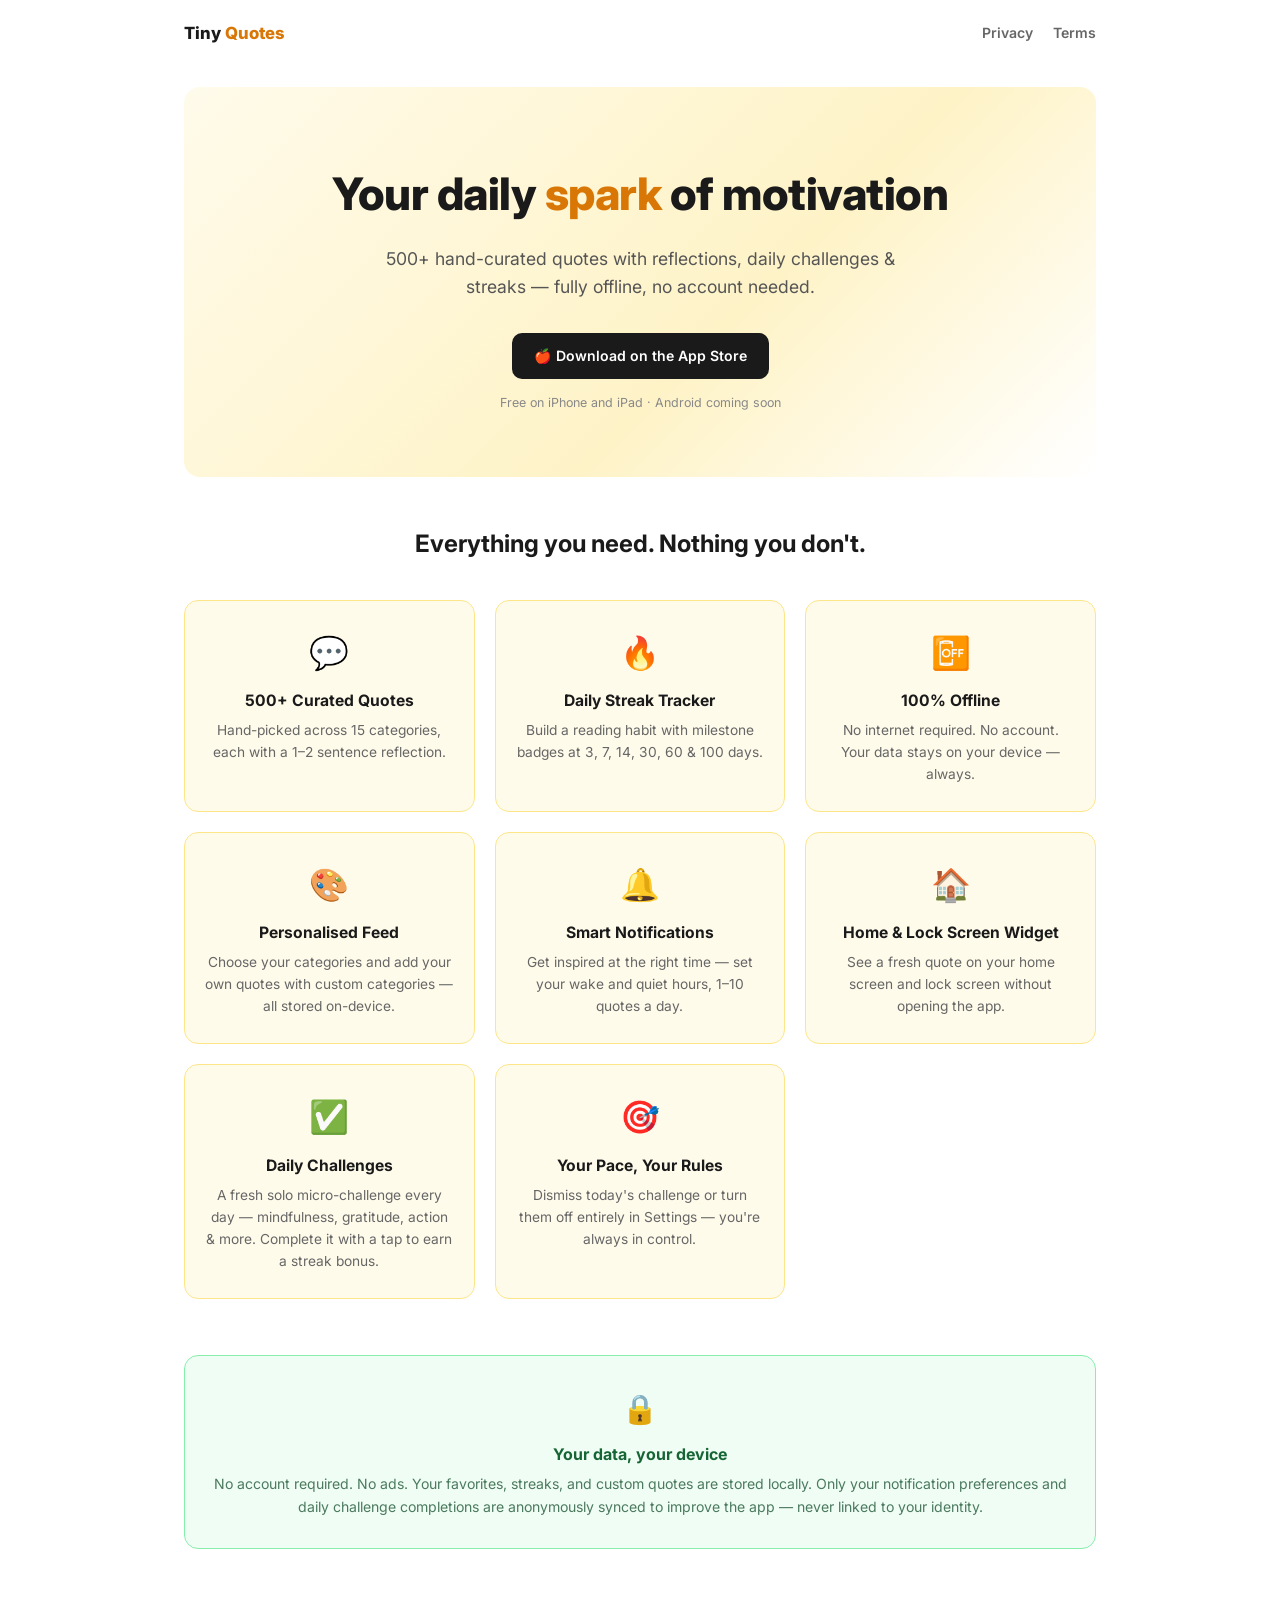
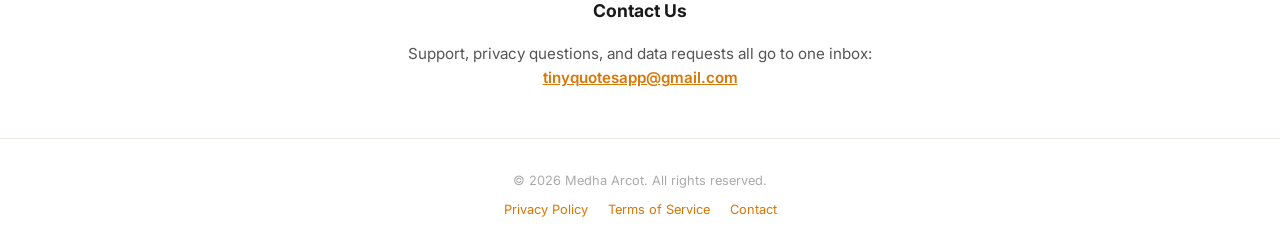
==== index.html @ aaa8e0b6 "Add visible Privacy/Terms nav links" ====
<!DOCTYPE html>
<html lang="en">
<head>
  <meta charset="UTF-8" />
  <meta name="viewport" content="width=device-width, initial-scale=1.0" />
  <title>Tiny Quotes — Your Daily Spark of Motivation</title>
  <meta name="description" content="500+ hand-curated motivational quotes with reflections, daily challenges &amp; streaks. Offline forever. Free, no account needed." />
  <link rel="icon" href="/favicon.png" />
  <link rel="apple-touch-icon" href="/apple-touch-icon.png" />
  <link rel="canonical" href="https://www.tinyquotesapp.com/" />
  <meta property="og:type" content="website" />
  <meta property="og:title" content="Tiny Quotes — Your Daily Spark of Motivation" />
  <meta property="og:description" content="500+ hand-curated motivational quotes with reflections, daily challenges &amp; streaks. Offline forever. Free, no account needed." />
  <meta property="og:url" content="https://www.tinyquotesapp.com/" />
  <meta property="og:image" content="https://www.tinyquotesapp.com/og-image.png" />
  <meta name="twitter:card" content="summary" />
  <!-- Google Fonts -->
  <link href="https://fonts.googleapis.com/css2?family=Inter:wght@400;600;700;800&display=swap" rel="stylesheet" />
  <style>
    *, *::before, *::after { box-sizing: border-box; margin: 0; padding: 0; }
    body {
      font-family: 'Inter', -apple-system, BlinkMacSystemFont, 'Segoe UI', sans-serif;
      background: #ffffff;
      color: #2c2c2c;
      line-height: 1.6;
    }

    /* ── Page wrapper ── */
    .page { max-width: 960px; margin: 0 auto; padding: 0 24px; }

    /* ── Top nav ── */
    .topnav {
      max-width: 960px;
      margin: 0 auto;
      padding: 20px 24px 0;
      display: flex;
      justify-content: space-between;
      align-items: center;
    }
    .topnav .brand {
      font-weight: 800;
      font-size: 1.05rem;
      color: #1a1a1a;
      text-decoration: none;
    }
    .topnav .brand span { color: #d97706; }
    .topnav .links { display: flex; gap: 20px; }
    .topnav .links a {
      color: #666;
      text-decoration: none;
      font-size: 0.88rem;
      font-weight: 600;
    }
    .topnav .links a:hover { color: #d97706; }

    /* ── Hero ── */
    .hero {
      background: linear-gradient(135deg, #fffbeb 0%, #fef3c7 60%, #fff 100%);
      text-align: center;
      padding: 72px 24px 64px;
      border-radius: 16px;
      margin: 40px 0 48px;
    }
    .hero h1 {
      font-size: clamp(2rem, 5vw, 2.8rem);
      font-weight: 800;
      color: #1a1a1a;
      margin-bottom: 14px;
      letter-spacing: -0.5px;
    }
    .hero h1 span { color: #d97706; }
    .hero .subtitle {
      font-size: 1.1rem;
      color: #555;
      max-width: 520px;
      margin: 0 auto 32px;
    }
    .badge-row {
      display: flex;
      justify-content: center;
      gap: 12px;
      flex-wrap: wrap;
      margin-bottom: 14px;
    }
    .store-btn {
      display: inline-flex;
      align-items: center;
      gap: 8px;
      background: #1a1a1a;
      color: #fff;
      text-decoration: none;
      border-radius: 10px;
      padding: 12px 22px;
      font-size: 0.88rem;
      font-weight: 600;
      transition: opacity 0.2s;
    }
    .store-btn:hover { opacity: 0.8; }
    .hero-note { font-size: 0.78rem; color: #888; }

    /* ── Section titles ── */
    .section-title {
      text-align: center;
      font-size: 1.5rem;
      font-weight: 700;
      color: #1a1a1a;
      margin-bottom: 36px;
    }

    /* ── Features ── */
    .feature-grid {
      display: grid;
      grid-template-columns: repeat(auto-fit, minmax(220px, 1fr));
      gap: 20px;
      margin-bottom: 56px;
    }
    .feature-card {
      background: #fffbeb;
      border: 1px solid #fde68a;
      border-radius: 14px;
      padding: 26px 20px;
      text-align: center;
    }
    .feature-card .icon { font-size: 2rem; margin-bottom: 10px; }
    .feature-card h3 { font-size: 0.98rem; font-weight: 700; color: #1a1a1a; margin-bottom: 6px; }
    .feature-card p { font-size: 0.86rem; color: #666; }

    /* ── Privacy strip ── */
    .privacy-strip {
      background: #f0fdf4;
      border: 1px solid #86efac;
      border-radius: 14px;
      padding: 30px 28px;
      text-align: center;
      margin-bottom: 48px;
    }
    .privacy-strip .icon { font-size: 1.8rem; margin-bottom: 10px; }
    .privacy-strip h3 { font-size: 1rem; font-weight: 700; color: #166534; margin-bottom: 6px; }
    .privacy-strip p { font-size: 0.88rem; color: #4b7a5e; }

    /* ── Footer ── */
    footer {
      text-align: center;
      font-size: 0.8rem;
      color: #aaa;
      padding: 32px 24px;
      border-top: 1px solid #ece8e1;
      margin-top: 16px;
    }
    footer a { color: #d97706; text-decoration: none; margin: 0 8px; }
    footer a:hover { text-decoration: underline; }
  </style>
</head>
<body>

<nav class="topnav">
  <a class="brand" href="/">Tiny <span>Quotes</span></a>
  <div class="links">
    <a href="/privacy">Privacy</a>
    <a href="/terms">Terms</a>
  </div>
</nav>

<div class="page">

<!-- HERO -->
<section class="hero">
  <h1>Your daily <span>spark</span> of motivation</h1>
  <p class="subtitle">500+ hand-curated quotes with reflections, daily challenges &amp; streaks — fully offline, no account needed.</p>
  <div class="badge-row">
    <a class="store-btn" href="https://apps.apple.com/us/app/tiny-quotes/id6782408726">🍎 Download on the App Store</a>
  </div>
  <p class="hero-note">Free on iPhone and iPad · Android coming soon</p>
</section>

<!-- FEATURES -->
<p class="section-title">Everything you need. Nothing you don't.</p>
<div class="feature-grid">
  <div class="feature-card">
    <div class="icon">💬</div>
    <h3>500+ Curated Quotes</h3>
    <p>Hand-picked across 15 categories, each with a 1–2 sentence reflection.</p>
  </div>
  <div class="feature-card">
    <div class="icon">🔥</div>
    <h3>Daily Streak Tracker</h3>
    <p>Build a reading habit with milestone badges at 3, 7, 14, 30, 60 &amp; 100 days.</p>
  </div>
  <div class="feature-card">
    <div class="icon">📴</div>
    <h3>100% Offline</h3>
    <p>No internet required. No account. Your data stays on your device — always.</p>
  </div>
  <div class="feature-card">
    <div class="icon">🎨</div>
    <h3>Personalised Feed</h3>
    <p>Choose your categories and add your own quotes with custom categories — all stored on-device.</p>
  </div>
  <div class="feature-card">
    <div class="icon">🔔</div>
    <h3>Smart Notifications</h3>
    <p>Get inspired at the right time — set your wake and quiet hours, 1–10 quotes a day.</p>
  </div>
  <div class="feature-card">
    <div class="icon">🏠</div>
    <h3>Home &amp; Lock Screen Widget</h3>
    <p>See a fresh quote on your home screen and lock screen without opening the app.</p>
  </div>
  <div class="feature-card">
    <div class="icon">✅</div>
    <h3>Daily Challenges</h3>
    <p>A fresh solo micro-challenge every day — mindfulness, gratitude, action &amp; more. Complete it with a tap to earn a streak bonus.</p>
  </div>
  <div class="feature-card">
    <div class="icon">🎯</div>
    <h3>Your Pace, Your Rules</h3>
    <p>Dismiss today's challenge or turn them off entirely in Settings — you're always in control.</p>
  </div>
</div>

<!-- PRIVACY ASSURANCE -->
<div class="privacy-strip">
  <div class="icon">🔒</div>
  <h3>Your data, your device</h3>
  <p>No account required. No ads. Your favorites, streaks, and custom quotes are stored locally. Only your notification preferences and daily challenge completions are anonymously synced to improve the app — never linked to your identity.</p>
</div>

</div><!-- /.page -->

<div class="page" style="margin-bottom:48px;">
  <p class="section-title" style="font-size:1.1rem;margin-bottom:16px;">Contact Us</p>
  <p style="text-align:center;font-size:0.95rem;color:#555;">Support, privacy questions, and data requests all go to one inbox:<br />
  <a href="mailto:tinyquotesapp@gmail.com" style="color:#d97706;font-weight:600;">tinyquotesapp@gmail.com</a></p>
</div>

<footer>
  <p>© 2026 Medha Arcot. All rights reserved.</p>
  <p style="margin-top:8px;">
    <a href="/privacy">Privacy Policy</a>
    <a href="/terms">Terms of Service</a>
    <a href="mailto:tinyquotesapp@gmail.com">Contact</a>
  </p>
</footer>

</body>
</html>
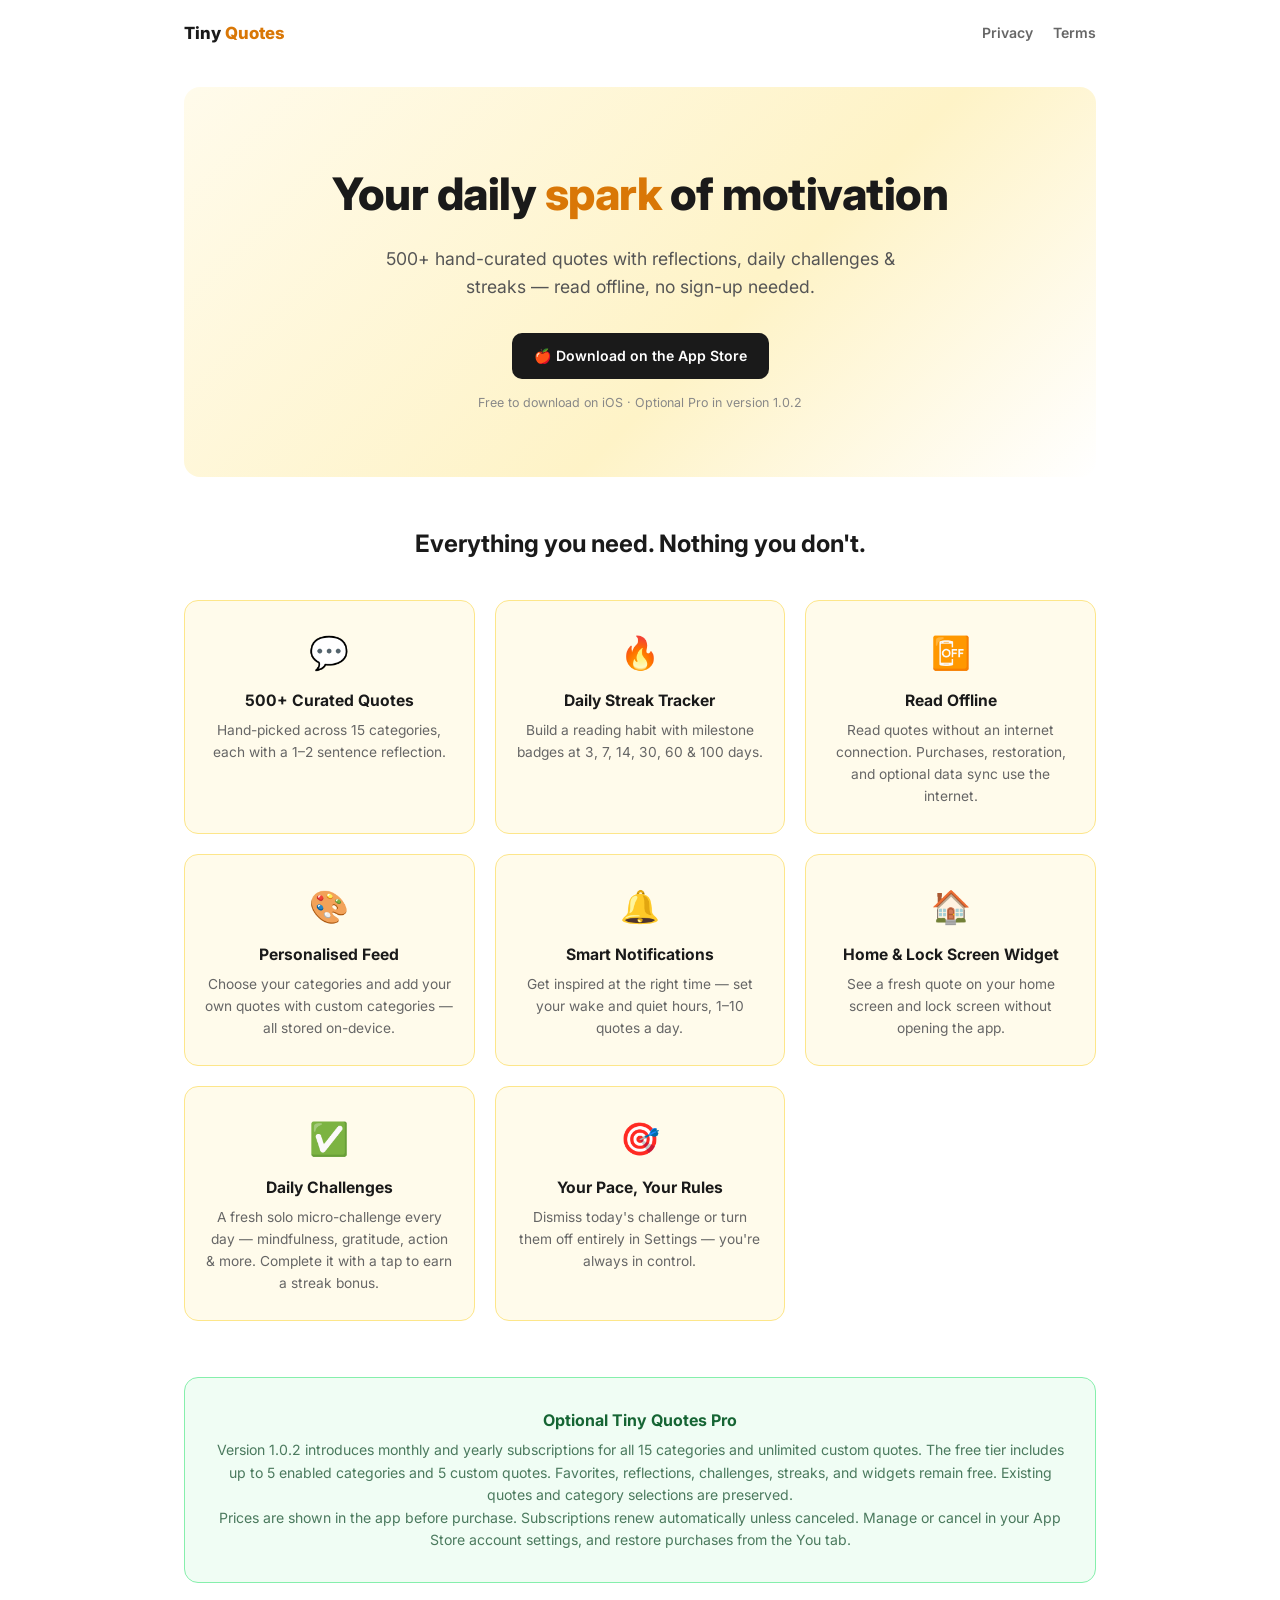
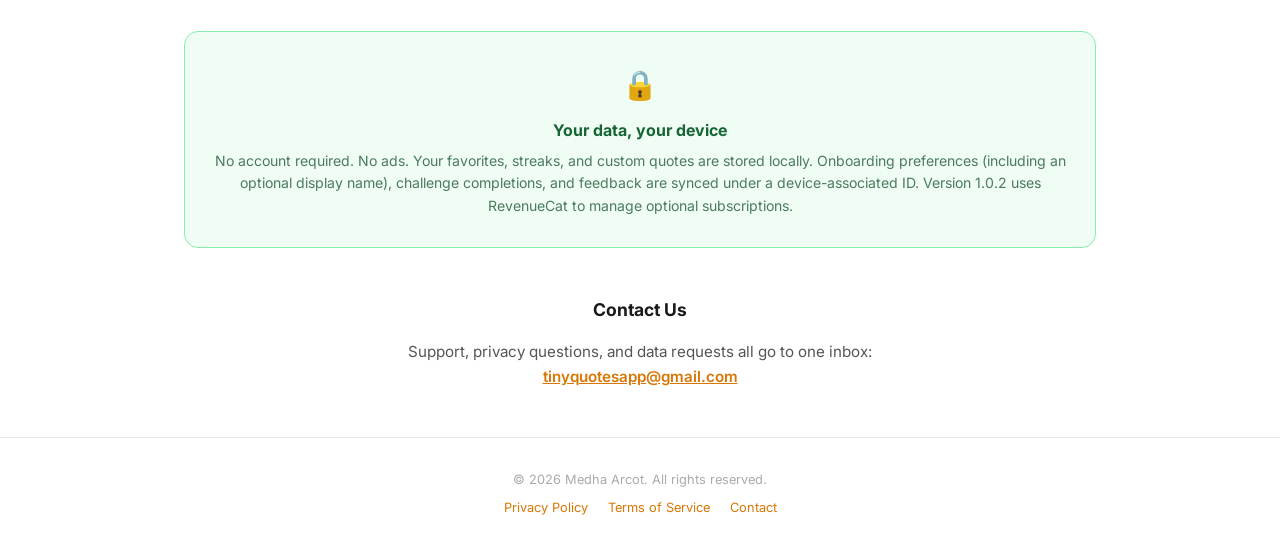
==== commit 1cc32f14: "Clarify Pro subscriptions and data handling for version 1.0.2" ====
--- a/index.html
+++ b/index.html
@@ -4,15 +4,15 @@
   <meta charset="UTF-8" />
   <meta name="viewport" content="width=device-width, initial-scale=1.0" />
   <title>Tiny Quotes — Your Daily Spark of Motivation</title>
-  <meta name="description" content="500+ hand-curated motivational quotes with reflections, daily challenges &amp; streaks. Offline forever. Free, no account needed." />
+  <meta name="description" content="500+ hand-curated motivational quotes with reflections, daily challenges &amp; streaks. Read offline. Free to download, with optional Pro in version 1.0.2. No sign-up needed." />
   <link rel="icon" href="/favicon.png" />
   <link rel="apple-touch-icon" href="/apple-touch-icon.png" />
-  <link rel="canonical" href="https://www.tinyquotesapp.com/" />
+  <link rel="canonical" href="https://tinyquotesapp.github.io/" />
   <meta property="og:type" content="website" />
   <meta property="og:title" content="Tiny Quotes — Your Daily Spark of Motivation" />
-  <meta property="og:description" content="500+ hand-curated motivational quotes with reflections, daily challenges &amp; streaks. Offline forever. Free, no account needed." />
-  <meta property="og:url" content="https://www.tinyquotesapp.com/" />
-  <meta property="og:image" content="https://www.tinyquotesapp.com/og-image.png" />
+  <meta property="og:description" content="500+ hand-curated motivational quotes with reflections, daily challenges &amp; streaks. Read offline. Free to download, with optional Pro in version 1.0.2. No sign-up needed." />
+  <meta property="og:url" content="https://tinyquotesapp.github.io/" />
+  <meta property="og:image" content="https://tinyquotesapp.github.io/og-image.png" />
   <meta name="twitter:card" content="summary" />
   <!-- Google Fonts -->
   <link href="https://fonts.googleapis.com/css2?family=Inter:wght@400;600;700;800&display=swap" rel="stylesheet" />
@@ -166,11 +166,11 @@
 <!-- HERO -->
 <section class="hero">
   <h1>Your daily <span>spark</span> of motivation</h1>
-  <p class="subtitle">500+ hand-curated quotes with reflections, daily challenges &amp; streaks — fully offline, no account needed.</p>
+  <p class="subtitle">500+ hand-curated quotes with reflections, daily challenges &amp; streaks — read offline, no sign-up needed.</p>
   <div class="badge-row">
     <a class="store-btn" href="https://apps.apple.com/us/app/tiny-quotes/id6782408726">🍎 Download on the App Store</a>
   </div>
-  <p class="hero-note">Free on iPhone and iPad · Android coming soon</p>
+  <p class="hero-note">Free to download on iOS · Optional Pro in version 1.0.2</p>
 </section>
 
 <!-- FEATURES -->
@@ -188,8 +188,8 @@
   </div>
   <div class="feature-card">
     <div class="icon">📴</div>
-    <h3>100% Offline</h3>
-    <p>No internet required. No account. Your data stays on your device — always.</p>
+    <h3>Read Offline</h3>
+    <p>Read quotes without an internet connection. Purchases, restoration, and optional data sync use the internet.</p>
   </div>
   <div class="feature-card">
     <div class="icon">🎨</div>
@@ -216,13 +216,19 @@
     <h3>Your Pace, Your Rules</h3>
     <p>Dismiss today's challenge or turn them off entirely in Settings — you're always in control.</p>
   </div>
+</div>
+
+<div class="privacy-strip">
+  <h3>Optional Tiny Quotes Pro</h3>
+  <p>Version 1.0.2 introduces monthly and yearly subscriptions for all 15 categories and unlimited custom quotes. The free tier includes up to 5 enabled categories and 5 custom quotes. Favorites, reflections, challenges, streaks, and widgets remain free. Existing quotes and category selections are preserved.</p>
+  <p>Prices are shown in the app before purchase. Subscriptions renew automatically unless canceled. Manage or cancel in your App Store account settings, and restore purchases from the You tab.</p>
 </div>
 
 <!-- PRIVACY ASSURANCE -->
 <div class="privacy-strip">
   <div class="icon">🔒</div>
   <h3>Your data, your device</h3>
-  <p>No account required. No ads. Your favorites, streaks, and custom quotes are stored locally. Only your notification preferences and daily challenge completions are anonymously synced to improve the app — never linked to your identity.</p>
+  <p>No account required. No ads. Your favorites, streaks, and custom quotes are stored locally. Onboarding preferences (including an optional display name), challenge completions, and feedback are synced under a device-associated ID. Version 1.0.2 uses RevenueCat to manage optional subscriptions.</p>
 </div>
 
 </div><!-- /.page -->
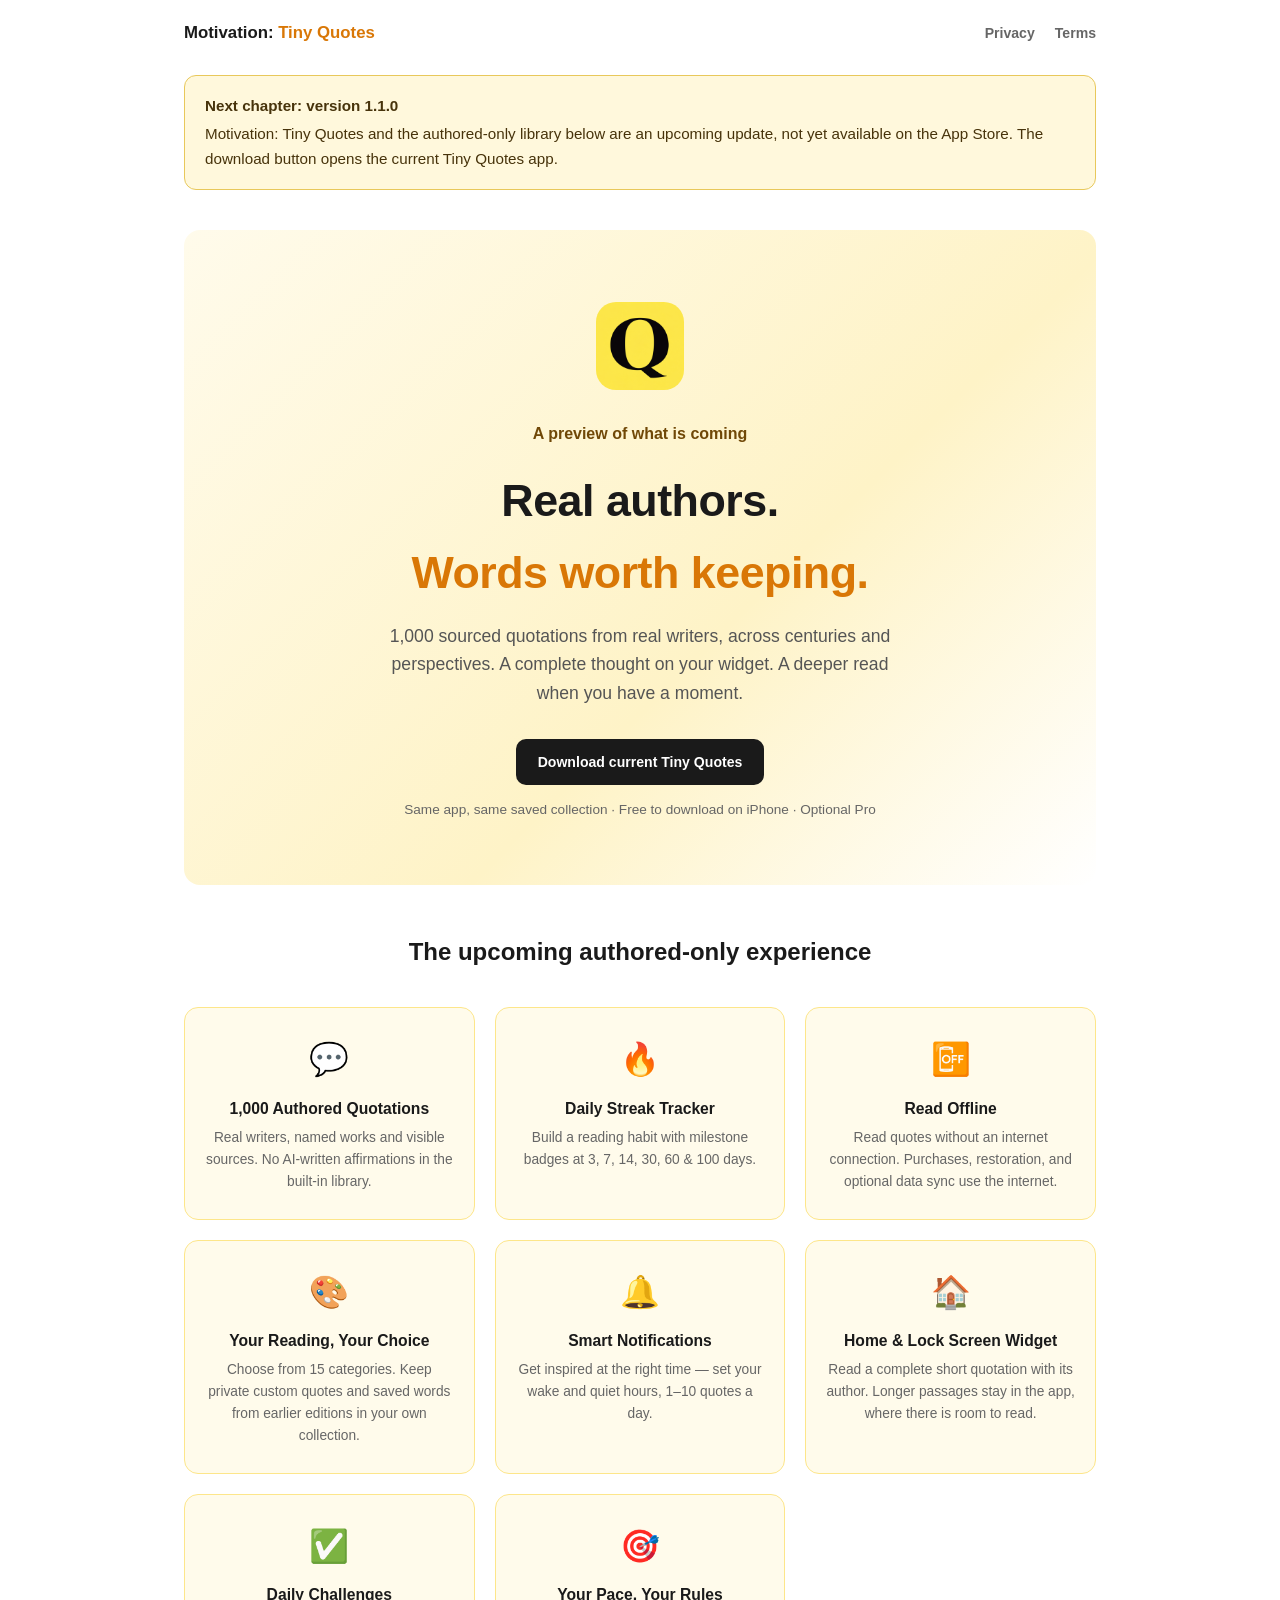
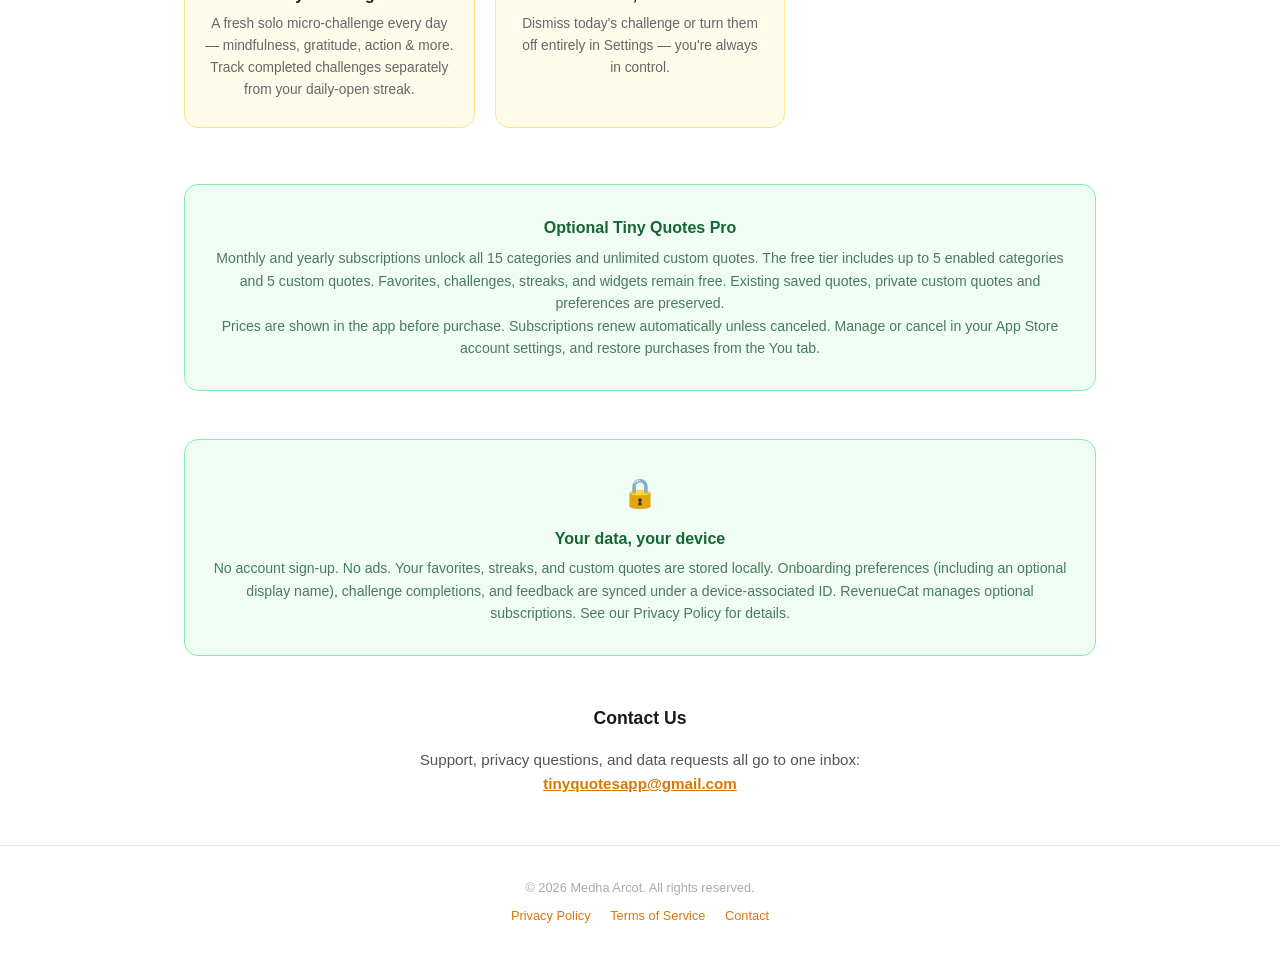
==== commit 7aef4349: "Preview authored-only 1.1.0 update and clarify existing privacy flows" ====
--- a/index.html
+++ b/index.html
@@ -3,19 +3,18 @@
 <head>
   <meta charset="UTF-8" />
   <meta name="viewport" content="width=device-width, initial-scale=1.0" />
-  <title>Tiny Quotes — Your Daily Spark of Motivation</title>
-  <meta name="description" content="500+ hand-curated motivational quotes with reflections, daily challenges &amp; streaks. Read offline. Free to download, with optional Pro in version 1.0.2. No sign-up needed." />
+  <!-- Upcoming authored-only release. Do not publish until the release content gates pass. -->
+  <title>Motivation: Tiny Quotes — Words Worth Keeping</title>
+  <meta name="description" content="Coming in version 1.1.0: 1,000 sourced quotations by real writers. Meet Motivation: Tiny Quotes, the next chapter of the existing iPhone app." />
   <link rel="icon" href="/favicon.png" />
   <link rel="apple-touch-icon" href="/apple-touch-icon.png" />
   <link rel="canonical" href="https://tinyquotesapp.github.io/" />
   <meta property="og:type" content="website" />
-  <meta property="og:title" content="Tiny Quotes — Your Daily Spark of Motivation" />
-  <meta property="og:description" content="500+ hand-curated motivational quotes with reflections, daily challenges &amp; streaks. Read offline. Free to download, with optional Pro in version 1.0.2. No sign-up needed." />
+  <meta property="og:title" content="Motivation: Tiny Quotes — Words Worth Keeping" />
+  <meta property="og:description" content="Preview the upcoming 1.1.0 update: real authors, complete widget quotes, deeper reading and visible sources. Not yet available on the App Store." />
   <meta property="og:url" content="https://tinyquotesapp.github.io/" />
   <meta property="og:image" content="https://tinyquotesapp.github.io/og-image.png" />
   <meta name="twitter:card" content="summary" />
-  <!-- Google Fonts -->
-  <link href="https://fonts.googleapis.com/css2?family=Inter:wght@400;600;700;800&display=swap" rel="stylesheet" />
   <style>
     *, *::before, *::after { box-sizing: border-box; margin: 0; padding: 0; }
     body {
@@ -44,6 +43,7 @@
       text-decoration: none;
     }
     .topnav .brand span { color: #d97706; }
+    .topnav { gap: 16px; flex-wrap: wrap; }
     .topnav .links { display: flex; gap: 20px; }
     .topnav .links a {
       color: #666;
@@ -52,6 +52,17 @@
       font-weight: 600;
     }
     .topnav .links a:hover { color: #d97706; }
+    a:focus-visible { outline: 3px solid #1a1a1a; outline-offset: 5px; }
+    .release-notice {
+      margin-top: 28px;
+      background: #fff8dc;
+      border: 1px solid #e8c85b;
+      border-radius: 12px;
+      padding: 18px 20px;
+      color: #47330b;
+      font-size: 0.95rem;
+    }
+    .release-notice strong { display: block; margin-bottom: 4px; }
 
     /* ── Hero ── */
     .hero {
@@ -96,7 +107,8 @@
       transition: opacity 0.2s;
     }
     .store-btn:hover { opacity: 0.8; }
-    .hero-note { font-size: 0.78rem; color: #888; }
+    .hero-note { font-size: 0.85rem; color: #666; }
+    .release-label { margin-bottom: 18px; color: #704807; font-weight: 700; }
 
     /* ── Section titles ── */
     .section-title {
@@ -154,7 +166,7 @@
 <body>
 
 <nav class="topnav">
-  <a class="brand" href="/">Tiny <span>Quotes</span></a>
+  <a class="brand" href="/">Motivation: <span>Tiny Quotes</span></a>
   <div class="links">
     <a href="/privacy">Privacy</a>
     <a href="/terms">Terms</a>
@@ -163,23 +175,31 @@
 
 <div class="page">
 
+<aside class="release-notice" data-release-status="preview" aria-label="Release status">
+  <strong>Next chapter: version 1.1.0</strong>
+  Motivation: Tiny Quotes and the authored-only library below are an upcoming update,
+  not yet available on the App Store. The download button opens the current Tiny Quotes app.
+</aside>
+
 <!-- HERO -->
 <section class="hero">
-  <h1>Your daily <span>spark</span> of motivation</h1>
-  <p class="subtitle">500+ hand-curated quotes with reflections, daily challenges &amp; streaks — read offline, no sign-up needed.</p>
+  <img src="/app-icon.png" alt="Motivation: Tiny Quotes — black Q on yellow" width="88" height="88" style="border-radius:20px;margin-bottom:24px;" />
+  <p class="release-label">A preview of what is coming</p>
+  <h1>Real authors.<br /><span>Words worth keeping.</span></h1>
+  <p class="subtitle">1,000 sourced quotations from real writers, across centuries and perspectives. A complete thought on your widget. A deeper read when you have a moment.</p>
   <div class="badge-row">
-    <a class="store-btn" href="https://apps.apple.com/us/app/tiny-quotes/id6782408726">🍎 Download on the App Store</a>
-  </div>
-  <p class="hero-note">Free to download on iOS · Optional Pro in version 1.0.2</p>
+    <a class="store-btn" href="https://apps.apple.com/app/id6782408726">Download current Tiny Quotes</a>
+  </div>
+  <p class="hero-note">Same app, same saved collection · Free to download on iPhone · Optional Pro</p>
 </section>
 
 <!-- FEATURES -->
-<p class="section-title">Everything you need. Nothing you don't.</p>
+<h2 class="section-title">The upcoming authored-only experience</h2>
 <div class="feature-grid">
   <div class="feature-card">
     <div class="icon">💬</div>
-    <h3>500+ Curated Quotes</h3>
-    <p>Hand-picked across 15 categories, each with a 1–2 sentence reflection.</p>
+    <h3>1,000 Authored Quotations</h3>
+    <p>Real writers, named works and visible sources. No AI-written affirmations in the built-in library.</p>
   </div>
   <div class="feature-card">
     <div class="icon">🔥</div>
@@ -193,8 +213,8 @@
   </div>
   <div class="feature-card">
     <div class="icon">🎨</div>
-    <h3>Personalised Feed</h3>
-    <p>Choose your categories and add your own quotes with custom categories — all stored on-device.</p>
+    <h3>Your Reading, Your Choice</h3>
+    <p>Choose from 15 categories. Keep private custom quotes and saved words from earlier editions in your own collection.</p>
   </div>
   <div class="feature-card">
     <div class="icon">🔔</div>
@@ -204,12 +224,12 @@
   <div class="feature-card">
     <div class="icon">🏠</div>
     <h3>Home &amp; Lock Screen Widget</h3>
-    <p>See a fresh quote on your home screen and lock screen without opening the app.</p>
+    <p>Read a complete short quotation with its author. Longer passages stay in the app, where there is room to read.</p>
   </div>
   <div class="feature-card">
     <div class="icon">✅</div>
     <h3>Daily Challenges</h3>
-    <p>A fresh solo micro-challenge every day — mindfulness, gratitude, action &amp; more. Complete it with a tap to earn a streak bonus.</p>
+    <p>A fresh solo micro-challenge every day — mindfulness, gratitude, action &amp; more. Track completed challenges separately from your daily-open streak.</p>
   </div>
   <div class="feature-card">
     <div class="icon">🎯</div>
@@ -220,7 +240,7 @@
 
 <div class="privacy-strip">
   <h3>Optional Tiny Quotes Pro</h3>
-  <p>Version 1.0.2 introduces monthly and yearly subscriptions for all 15 categories and unlimited custom quotes. The free tier includes up to 5 enabled categories and 5 custom quotes. Favorites, reflections, challenges, streaks, and widgets remain free. Existing quotes and category selections are preserved.</p>
+  <p>Monthly and yearly subscriptions unlock all 15 categories and unlimited custom quotes. The free tier includes up to 5 enabled categories and 5 custom quotes. Favorites, challenges, streaks, and widgets remain free. Existing saved quotes, private custom quotes and preferences are preserved.</p>
   <p>Prices are shown in the app before purchase. Subscriptions renew automatically unless canceled. Manage or cancel in your App Store account settings, and restore purchases from the You tab.</p>
 </div>
 
@@ -228,7 +248,7 @@
 <div class="privacy-strip">
   <div class="icon">🔒</div>
   <h3>Your data, your device</h3>
-  <p>No account required. No ads. Your favorites, streaks, and custom quotes are stored locally. Onboarding preferences (including an optional display name), challenge completions, and feedback are synced under a device-associated ID. Version 1.0.2 uses RevenueCat to manage optional subscriptions.</p>
+  <p>No account sign-up. No ads. Your favorites, streaks, and custom quotes are stored locally. Onboarding preferences (including an optional display name), challenge completions, and feedback are synced under a device-associated ID. RevenueCat manages optional subscriptions. See our Privacy Policy for details.</p>
 </div>
 
 </div><!-- /.page -->
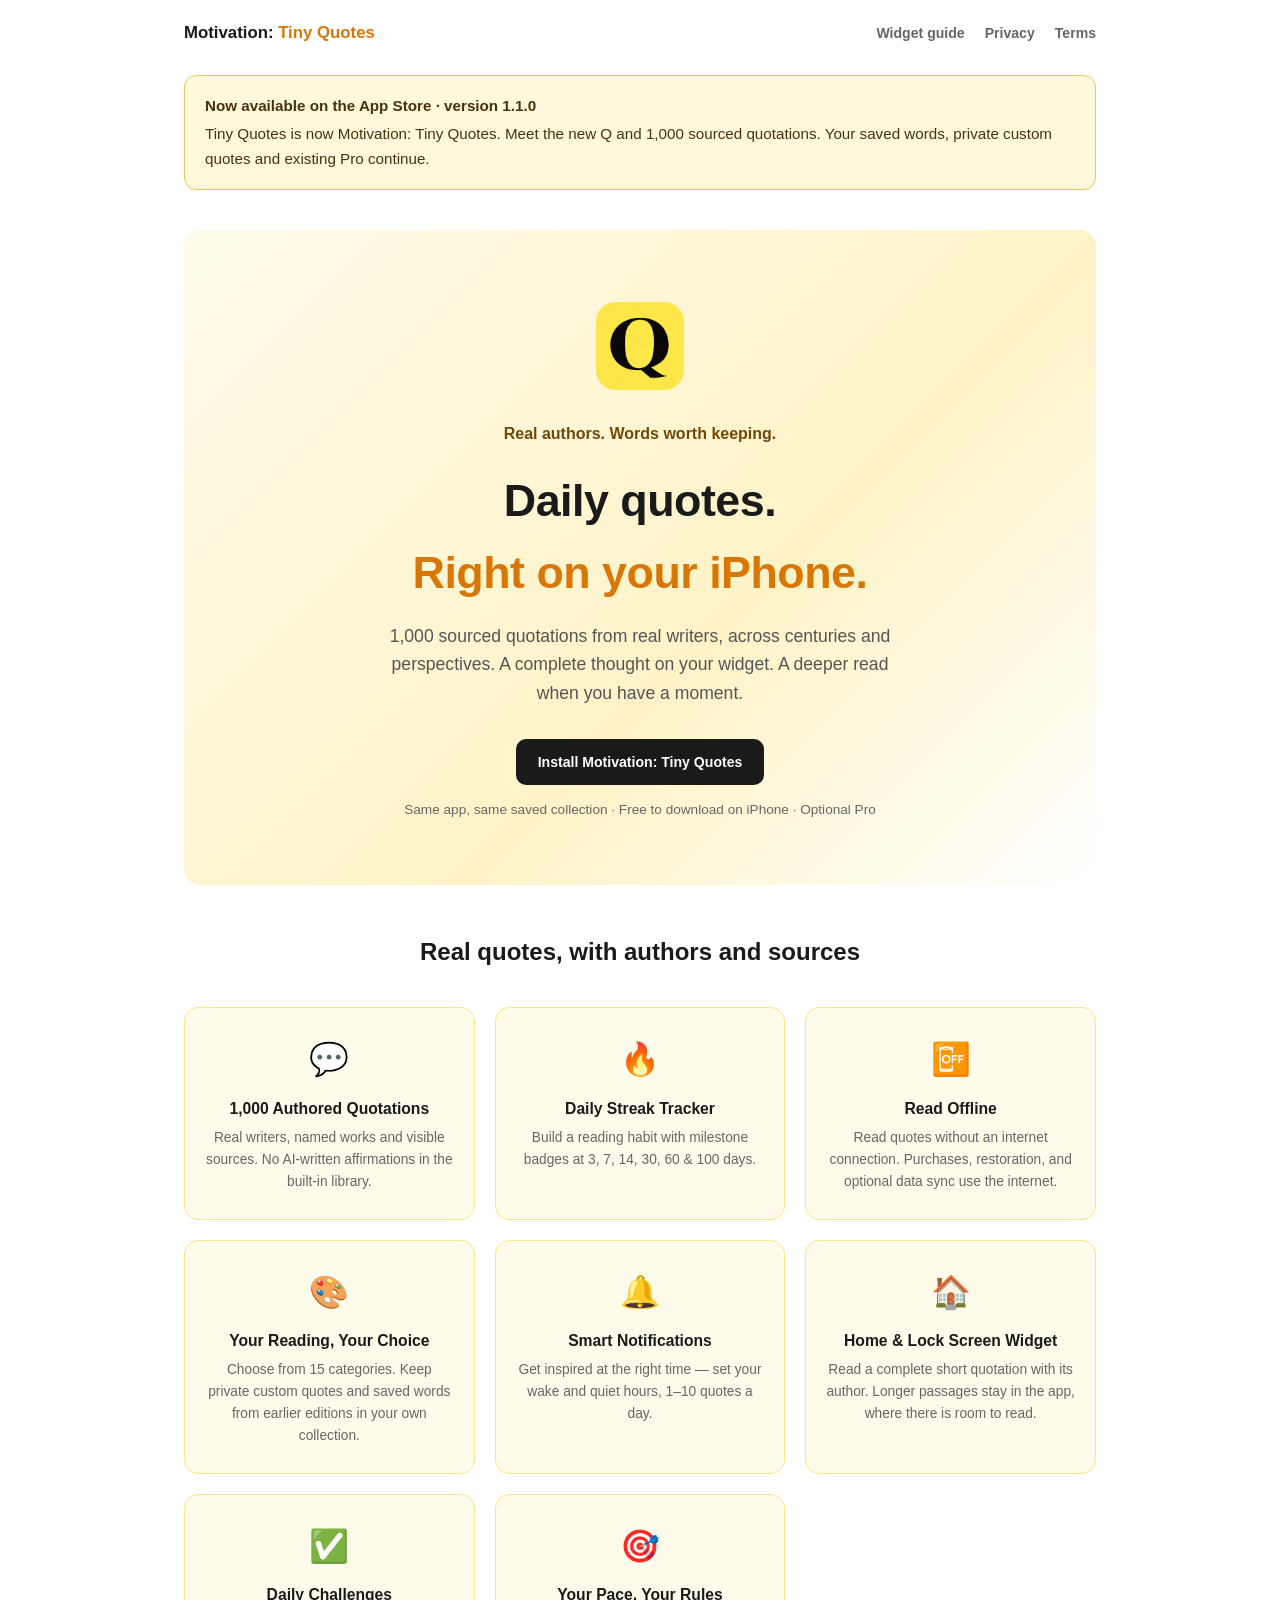
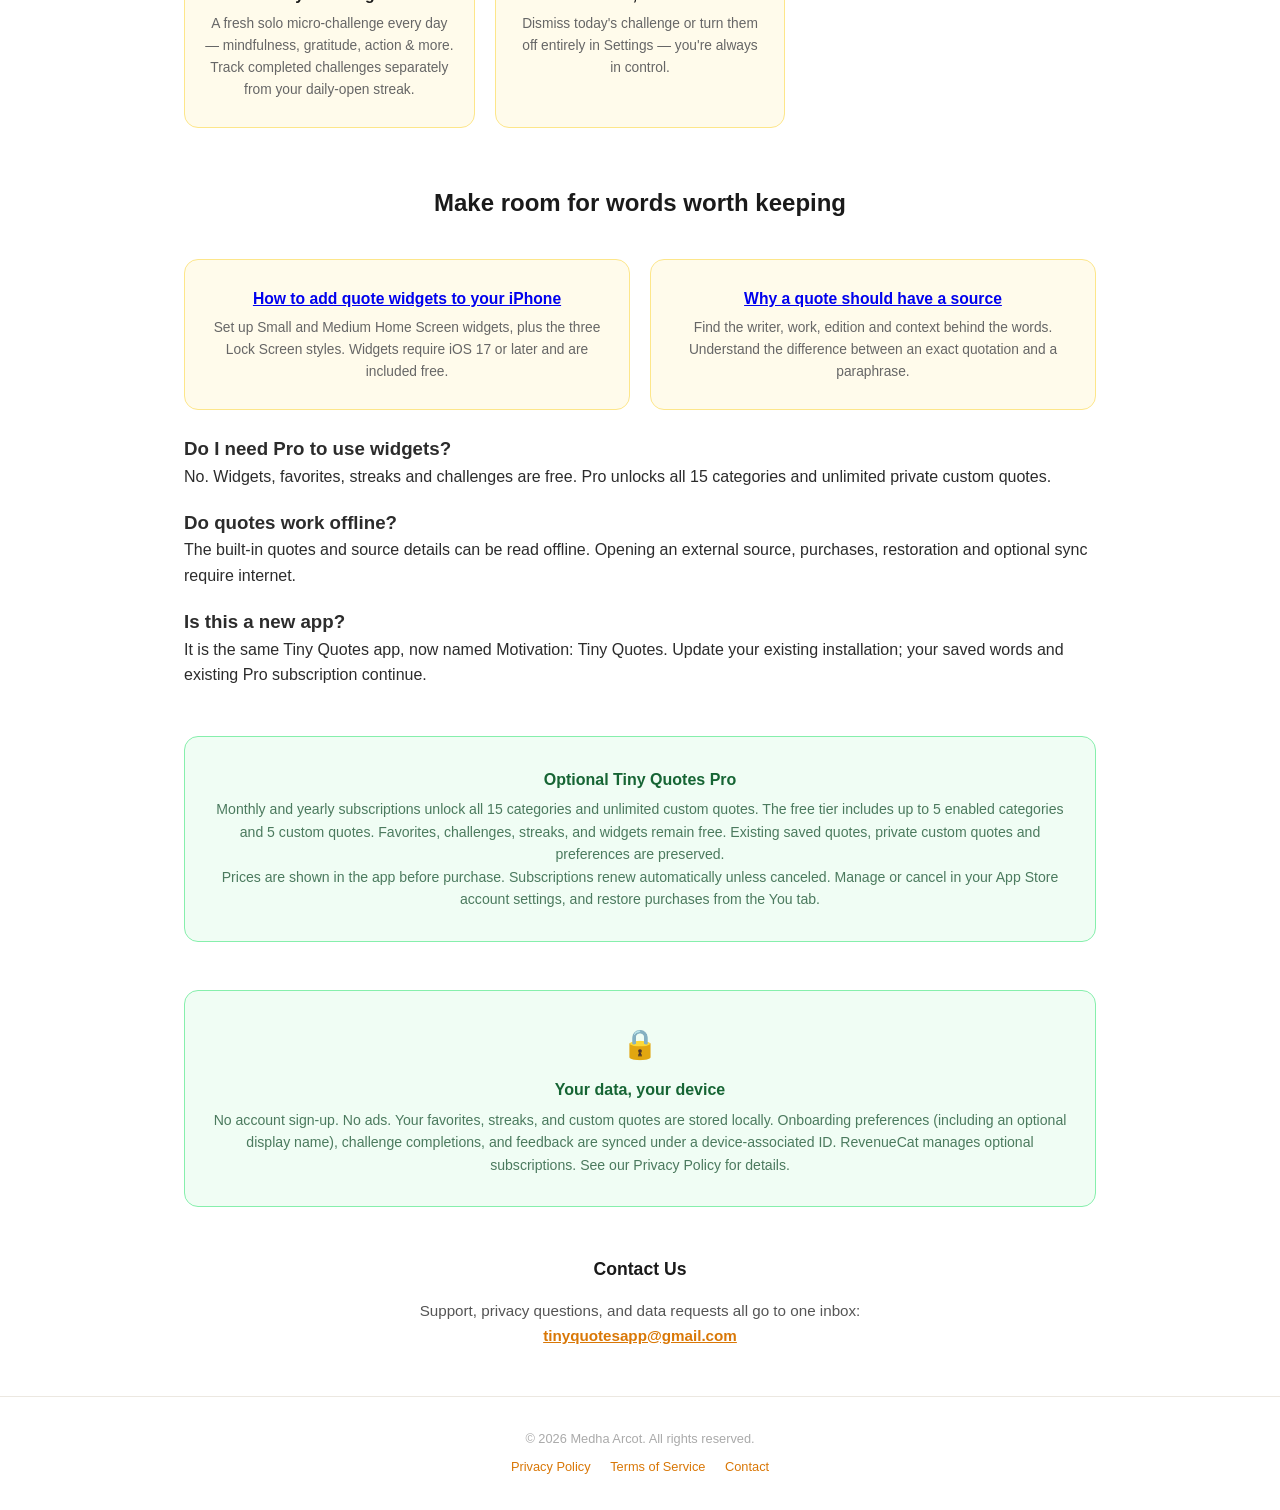
==== commit 1e8b3e27: "Announce live 1.1.0 release and add search metadata" ====
--- a/index.html
+++ b/index.html
@@ -3,18 +3,20 @@
 <head>
   <meta charset="UTF-8" />
   <meta name="viewport" content="width=device-width, initial-scale=1.0" />
-  <!-- Upcoming authored-only release. Do not publish until the release content gates pass. -->
-  <title>Motivation: Tiny Quotes — Words Worth Keeping</title>
-  <meta name="description" content="Coming in version 1.1.0: 1,000 sourced quotations by real writers. Meet Motivation: Tiny Quotes, the next chapter of the existing iPhone app." />
+  <title>Motivation: Tiny Quotes — iPhone Quote Widgets</title>
+  <meta name="description" content="Discover 1,000 sourced quotes by real writers. Add complete quotes to iPhone Home and Lock Screen widgets, read offline and save favorites. Optional Pro." />
   <link rel="icon" href="/favicon.png" />
   <link rel="apple-touch-icon" href="/apple-touch-icon.png" />
   <link rel="canonical" href="https://tinyquotesapp.github.io/" />
   <meta property="og:type" content="website" />
-  <meta property="og:title" content="Motivation: Tiny Quotes — Words Worth Keeping" />
-  <meta property="og:description" content="Preview the upcoming 1.1.0 update: real authors, complete widget quotes, deeper reading and visible sources. Not yet available on the App Store." />
+  <meta property="og:title" content="Motivation: Tiny Quotes — iPhone Quote Widgets" />
+  <meta property="og:description" content="Now available: 1,000 sourced quotations, complete iPhone widget quotes, longer reading and visible authors and sources. Free download; optional Pro." />
   <meta property="og:url" content="https://tinyquotesapp.github.io/" />
   <meta property="og:image" content="https://tinyquotesapp.github.io/og-image.png" />
-  <meta name="twitter:card" content="summary" />
+  <meta name="twitter:card" content="summary_large_image" />
+  <script type="application/ld+json">
+  {"@context":"https://schema.org","@type":"SoftwareApplication","name":"Motivation: Tiny Quotes","applicationCategory":"ProductivityApplication","operatingSystem":"iOS 15.0 or later; widgets require iOS 17 or later","softwareVersion":"1.1.0","url":"https://tinyquotesapp.github.io/","downloadUrl":"https://apps.apple.com/app/id6782408726","image":"https://tinyquotesapp.github.io/app-icon.png","description":"An iPhone reading app with 1,000 sourced authored quotations, complete short quotes on widgets, offline reading and favorites. Free download with optional Pro subscriptions.","offers":{"@type":"Offer","price":"0","priceCurrency":"USD","url":"https://apps.apple.com/app/id6782408726"}}
+  </script>
   <style>
     *, *::before, *::after { box-sizing: border-box; margin: 0; padding: 0; }
     body {
@@ -168,6 +170,7 @@
 <nav class="topnav">
   <a class="brand" href="/">Motivation: <span>Tiny Quotes</span></a>
   <div class="links">
+    <a href="/iphone-quote-widgets/">Widget guide</a>
     <a href="/privacy">Privacy</a>
     <a href="/terms">Terms</a>
   </div>
@@ -175,26 +178,26 @@
 
 <div class="page">
 
-<aside class="release-notice" data-release-status="preview" aria-label="Release status">
-  <strong>Next chapter: version 1.1.0</strong>
-  Motivation: Tiny Quotes and the authored-only library below are an upcoming update,
-  not yet available on the App Store. The download button opens the current Tiny Quotes app.
+<aside class="release-notice" data-release-status="live" aria-label="Release status">
+  <strong>Now available on the App Store · version 1.1.0</strong>
+  Tiny Quotes is now Motivation: Tiny Quotes. Meet the new Q and 1,000 sourced
+  quotations. Your saved words, private custom quotes and existing Pro continue.
 </aside>
 
 <!-- HERO -->
 <section class="hero">
   <img src="/app-icon.png" alt="Motivation: Tiny Quotes — black Q on yellow" width="88" height="88" style="border-radius:20px;margin-bottom:24px;" />
-  <p class="release-label">A preview of what is coming</p>
-  <h1>Real authors.<br /><span>Words worth keeping.</span></h1>
+  <p class="release-label">Real authors. Words worth keeping.</p>
+  <h1>Daily quotes.<br /><span>Right on your iPhone.</span></h1>
   <p class="subtitle">1,000 sourced quotations from real writers, across centuries and perspectives. A complete thought on your widget. A deeper read when you have a moment.</p>
   <div class="badge-row">
-    <a class="store-btn" href="https://apps.apple.com/app/id6782408726">Download current Tiny Quotes</a>
+    <a class="store-btn" href="https://apps.apple.com/app/id6782408726">Install Motivation: Tiny Quotes</a>
   </div>
   <p class="hero-note">Same app, same saved collection · Free to download on iPhone · Optional Pro</p>
 </section>
 
 <!-- FEATURES -->
-<h2 class="section-title">The upcoming authored-only experience</h2>
+<h2 class="section-title">Real quotes, with authors and sources</h2>
 <div class="feature-grid">
   <div class="feature-card">
     <div class="icon">💬</div>
@@ -237,6 +240,17 @@
     <p>Dismiss today's challenge or turn them off entirely in Settings — you're always in control.</p>
   </div>
 </div>
+
+<section aria-labelledby="guides-heading" style="margin:0 0 48px;">
+  <h2 id="guides-heading" class="section-title">Make room for words worth keeping</h2>
+  <div class="feature-grid" style="margin-bottom:24px;">
+    <article class="feature-card"><h3><a href="/iphone-quote-widgets/">How to add quote widgets to your iPhone</a></h3><p>Set up Small and Medium Home Screen widgets, plus the three Lock Screen styles. Widgets require iOS 17 or later and are included free.</p></article>
+    <article class="feature-card"><h3><a href="/quotes-with-sources/">Why a quote should have a source</a></h3><p>Find the writer, work, edition and context behind the words. Understand the difference between an exact quotation and a paraphrase.</p></article>
+  </div>
+  <h3>Do I need Pro to use widgets?</h3><p>No. Widgets, favorites, streaks and challenges are free. Pro unlocks all 15 categories and unlimited private custom quotes.</p>
+  <h3 style="margin-top:18px;">Do quotes work offline?</h3><p>The built-in quotes and source details can be read offline. Opening an external source, purchases, restoration and optional sync require internet.</p>
+  <h3 style="margin-top:18px;">Is this a new app?</h3><p>It is the same Tiny Quotes app, now named Motivation: Tiny Quotes. Update your existing installation; your saved words and existing Pro subscription continue.</p>
+</section>
 
 <div class="privacy-strip">
   <h3>Optional Tiny Quotes Pro</h3>
